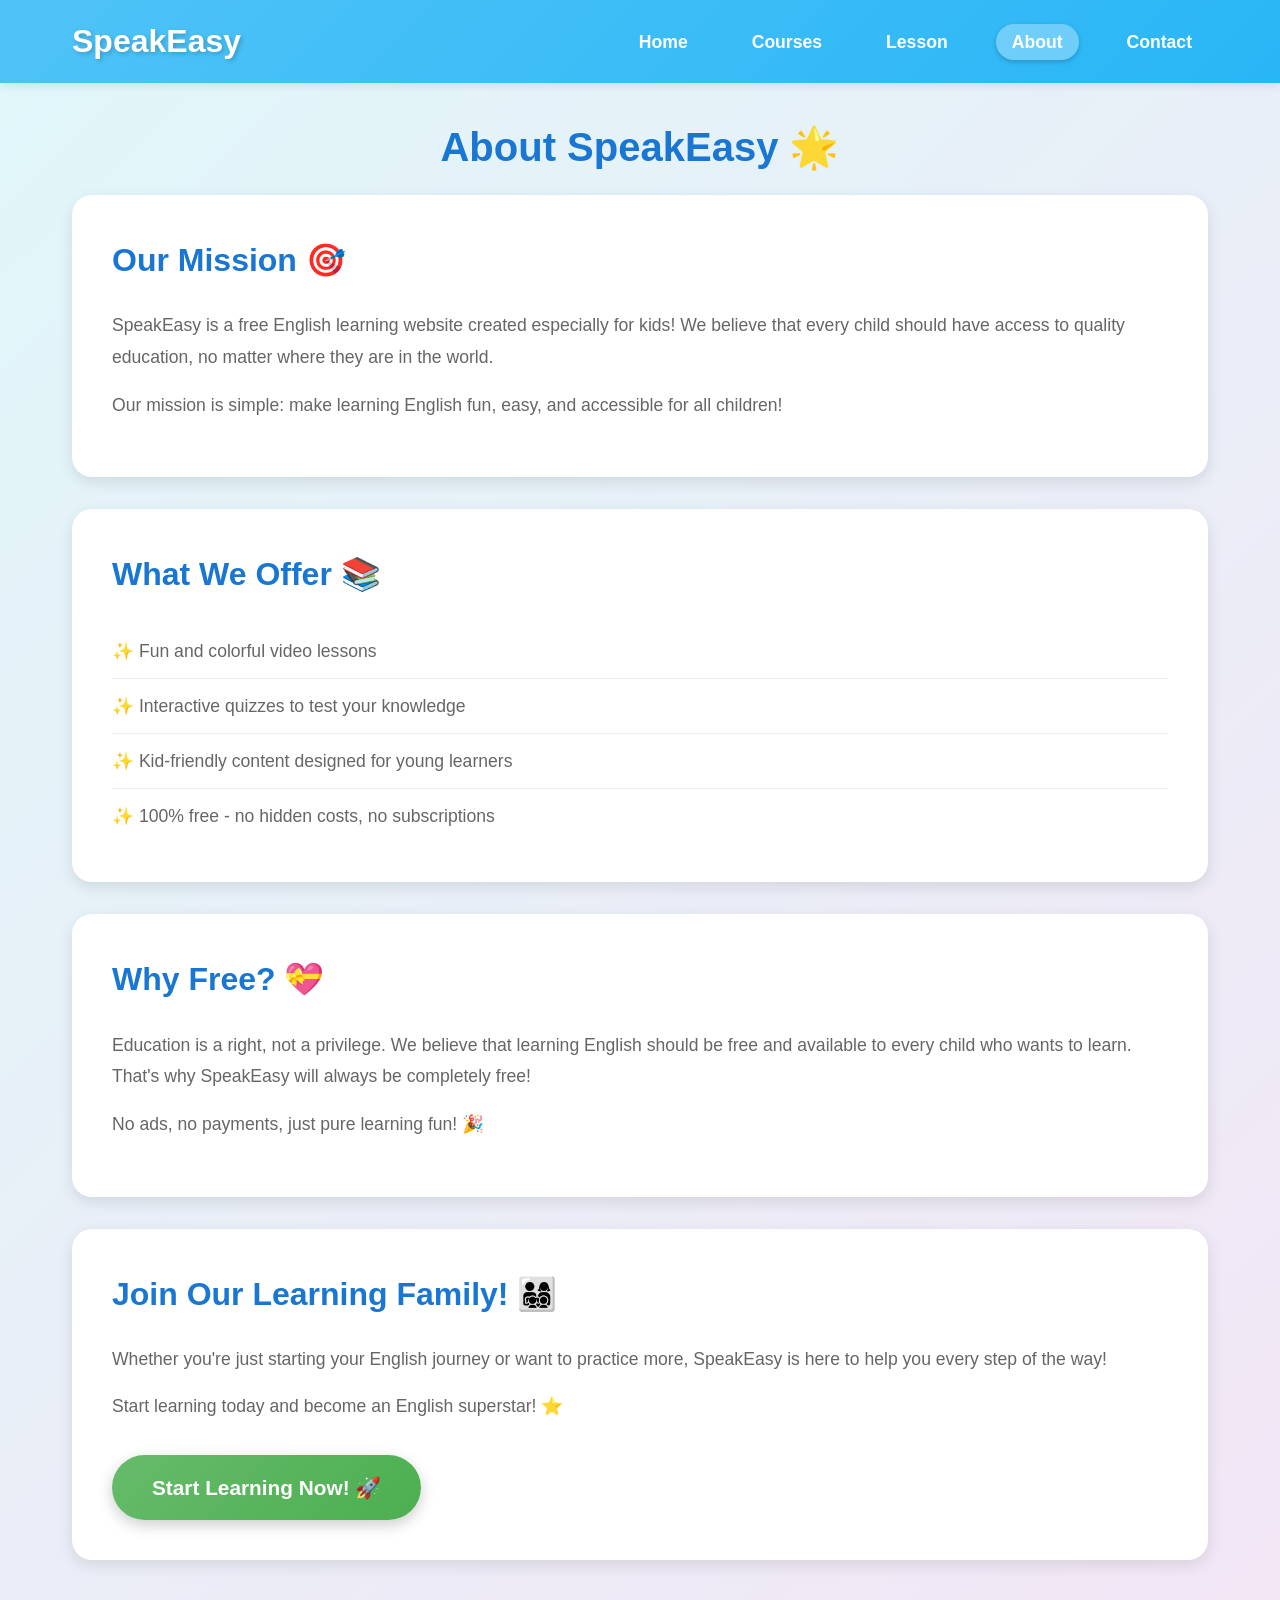
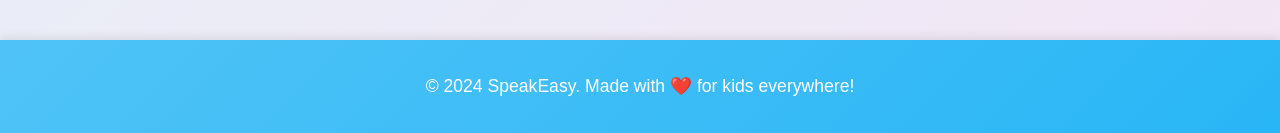
==== about.html @ 59dd8d92 "Add files via upload" ====
<!DOCTYPE html>
<html lang="en">
<head>
    <meta charset="UTF-8">
    <meta name="viewport" content="width=device-width, initial-scale=1.0">
    <title>About - SpeakEasy</title>
    <link rel="stylesheet" href="style.css">
</head>
<body>
    <!-- Navigation Bar -->
    <nav class="navbar">
        <div class="nav-container">
            <div class="logo">SpeakEasy</div>
            <button class="menu-toggle" id="menuToggle" aria-label="Toggle menu">
                <span></span>
                <span></span>
                <span></span>
            </button>
            <ul class="nav-menu" id="navMenu">
                <li><a href="index.html">Home</a></li>
                <li><a href="courses.html">Courses</a></li>
                <li><a href="lessons.html">Lesson</a></li>
                <li><a href="about.html" class="active">About</a></li>
                <li><a href="contact.html">Contact</a></li>
            </ul>
        </div>
    </nav>

    <!-- Main Content -->
    <main class="main-content">
        <section class="about-section">
            <h1 class="section-title">About SpeakEasy 🌟</h1>
            
            <div class="about-content">
                <div class="about-card">
                    <h2>Our Mission 🎯</h2>
                    <p>SpeakEasy is a free English learning website created especially for kids! We believe that every child should have access to quality education, no matter where they are in the world.</p>
                    <p>Our mission is simple: make learning English fun, easy, and accessible for all children!</p>
                </div>

                <div class="about-card">
                    <h2>What We Offer 📚</h2>
                    <ul class="about-list">
                        <li>✨ Fun and colorful video lessons</li>
                        <li>✨ Interactive quizzes to test your knowledge</li>
                        <li>✨ Kid-friendly content designed for young learners</li>
                        <li>✨ 100% free - no hidden costs, no subscriptions</li>
                    </ul>
                </div>

                <div class="about-card">
                    <h2>Why Free? 💝</h2>
                    <p>Education is a right, not a privilege. We believe that learning English should be free and available to every child who wants to learn. That's why SpeakEasy will always be completely free!</p>
                    <p>No ads, no payments, just pure learning fun! 🎉</p>
                </div>

                <div class="about-card">
                    <h2>Join Our Learning Family! 👨‍👩‍👧‍👦</h2>
                    <p>Whether you're just starting your English journey or want to practice more, SpeakEasy is here to help you every step of the way!</p>
                    <p>Start learning today and become an English superstar! ⭐</p>
                    <a href="courses.html" class="cta-button">Start Learning Now! 🚀</a>
                </div>
            </div>
        </section>
    </main>

    <!-- Footer -->
    <footer class="footer">
        <p>&copy; 2024 SpeakEasy. Made with ❤️ for kids everywhere!</p>
    </footer>

    <script src="script.js"></script>
</body>
</html>
---- style.css ----
/* ============================================
   SpeakEasy - Child-Friendly English Learning
   Stylesheet
   ============================================ */

/* Reset and Base Styles */
* {
    margin: 0;
    padding: 0;
    box-sizing: border-box;
}

body {
    font-family: 'Comic Sans MS', 'Arial', sans-serif;
    line-height: 1.6;
    color: #333;
    background: linear-gradient(135deg, #e0f7fa 0%, #f3e5f5 100%);
    min-height: 100vh;
    display: flex;
    flex-direction: column;
}

/* ============================================
   Navigation Bar
   ============================================ */

.navbar {
    background: linear-gradient(135deg, #4fc3f7 0%, #29b6f6 100%);
    padding: 1rem 0;
    box-shadow: 0 2px 10px rgba(0, 0, 0, 0.1);
    position: sticky;
    top: 0;
    z-index: 1000;
}

.nav-container {
    max-width: 1200px;
    margin: 0 auto;
    padding: 0 2rem;
    display: flex;
    justify-content: space-between;
    align-items: center;
}

.logo {
    font-size: 2rem;
    font-weight: bold;
    color: #fff;
    text-shadow: 2px 2px 4px rgba(0, 0, 0, 0.2);
}

.nav-menu {
    display: flex;
    list-style: none;
    gap: 2rem;
}

.nav-menu a {
    color: #fff;
    text-decoration: none;
    font-size: 1.1rem;
    font-weight: 600;
    padding: 0.5rem 1rem;
    border-radius: 20px;
    transition: all 0.3s ease;
}

.nav-menu a:hover {
    background: rgba(255, 255, 255, 0.2);
    transform: translateY(-2px);
}

.nav-menu a.active {
    background: rgba(255, 255, 255, 0.3);
    box-shadow: 0 2px 5px rgba(0, 0, 0, 0.2);
}

/* Hamburger Menu Toggle (Mobile) */
.menu-toggle {
    display: none;
    flex-direction: column;
    background: transparent;
    border: none;
    cursor: pointer;
    padding: 0.5rem;
    gap: 5px;
}

.menu-toggle span {
    width: 25px;
    height: 3px;
    background: #fff;
    border-radius: 3px;
    transition: all 0.3s ease;
}

/* ============================================
   Main Content
   ============================================ */

.main-content {
    flex: 1;
    max-width: 1200px;
    margin: 0 auto;
    padding: 2rem;
    width: 100%;
}

/* ============================================
   Home Page - Hero Section
   ============================================ */

.hero {
    text-align: center;
    padding: 3rem 1rem;
    background: linear-gradient(135deg, #fff9c4 0%, #ffe0b2 100%);
    border-radius: 30px;
    margin-bottom: 3rem;
    box-shadow: 0 10px 30px rgba(0, 0, 0, 0.1);
}

.hero-title {
    font-size: 3rem;
    color: #1976d2;
    margin-bottom: 1rem;
    text-shadow: 2px 2px 4px rgba(0, 0, 0, 0.1);
}

.hero-subtitle {
    font-size: 1.8rem;
    color: #f57c00;
    margin-bottom: 2rem;
    font-weight: bold;
}

.hero-description {
    max-width: 800px;
    margin: 0 auto 2rem;
    font-size: 1.2rem;
    color: #555;
    line-height: 1.8;
}

.hero-description p {
    margin-bottom: 1rem;
}

.cta-button {
    display: inline-block;
    background: linear-gradient(135deg, #66bb6a 0%, #4caf50 100%);
    color: #fff;
    padding: 1rem 2.5rem;
    font-size: 1.3rem;
    font-weight: bold;
    text-decoration: none;
    border-radius: 50px;
    box-shadow: 0 5px 15px rgba(0, 0, 0, 0.2);
    transition: all 0.3s ease;
    margin-top: 1rem;
}

.cta-button:hover {
    transform: translateY(-3px);
    box-shadow: 0 8px 20px rgba(0, 0, 0, 0.3);
    background: linear-gradient(135deg, #4caf50 0%, #66bb6a 100%);
}

/* Floating Shapes Animation */
.hero-illustration {
    margin-top: 2rem;
    position: relative;
    height: 150px;
}

.floating-shapes {
    position: relative;
    width: 100%;
    height: 100%;
}

.shape {
    position: absolute;
    font-size: 3rem;
    animation: float 3s ease-in-out infinite;
}

.shape-1 {
    left: 10%;
    animation-delay: 0s;
}

.shape-2 {
    left: 30%;
    animation-delay: 0.5s;
}

.shape-3 {
    left: 50%;
    animation-delay: 1s;
}

.shape-4 {
    left: 70%;
    animation-delay: 1.5s;
}

@keyframes float {
    0%, 100% {
        transform: translateY(0);
    }
    50% {
        transform: translateY(-20px);
    }
}

/* ============================================
   Features Section
   ============================================ */

.features {
    margin-bottom: 3rem;
}

.features h2 {
    text-align: center;
    font-size: 2.5rem;
    color: #1976d2;
    margin-bottom: 2rem;
}

.features-grid {
    display: grid;
    grid-template-columns: repeat(auto-fit, minmax(250px, 1fr));
    gap: 2rem;
    margin-top: 2rem;
}

.feature-card {
    background: #fff;
    padding: 2rem;
    border-radius: 20px;
    text-align: center;
    box-shadow: 0 5px 15px rgba(0, 0, 0, 0.1);
    transition: all 0.3s ease;
}

.feature-card:hover {
    transform: translateY(-5px);
    box-shadow: 0 10px 25px rgba(0, 0, 0, 0.15);
}

.feature-icon {
    font-size: 4rem;
    margin-bottom: 1rem;
}

.feature-card h3 {
    color: #1976d2;
    margin-bottom: 1rem;
    font-size: 1.5rem;
}

.feature-card p {
    color: #666;
    font-size: 1.1rem;
}

/* ============================================
   Courses Section
   ============================================ */

.section-title {
    text-align: center;
    font-size: 2.5rem;
    color: #1976d2;
    margin-bottom: 1rem;
}

.section-intro {
    text-align: center;
    font-size: 1.2rem;
    color: #666;
    margin-bottom: 3rem;
}

.courses-section {
    margin-bottom: 4rem;
}

.videos-grid {
    display: grid;
    grid-template-columns: repeat(auto-fit, minmax(300px, 1fr));
    gap: 2rem;
    margin-bottom: 3rem;
}

.video-card {
    background: #fff;
    border-radius: 20px;
    overflow: hidden;
    box-shadow: 0 5px 15px rgba(0, 0, 0, 0.1);
    transition: all 0.3s ease;
}

.video-card:hover {
    transform: translateY(-5px);
    box-shadow: 0 10px 25px rgba(0, 0, 0, 0.15);
}

.video-wrapper {
    position: relative;
    padding-bottom: 56.25%; /* 16:9 Aspect Ratio */
    height: 0;
    overflow: hidden;
}

.video-wrapper iframe {
    position: absolute;
    top: 0;
    left: 0;
    width: 100%;
    height: 100%;
}

.video-info {
    padding: 1.5rem;
}

.video-info h3 {
    color: #1976d2;
    margin-bottom: 0.5rem;
    font-size: 1.3rem;
}

.video-info p {
    color: #666;
    font-size: 1rem;
}

/* ============================================
   Quiz Section
   ============================================ */

.quiz-section {
    background: linear-gradient(135deg, #fff9c4 0%, #ffe0b2 100%);
    padding: 3rem 2rem;
    border-radius: 30px;
    margin-bottom: 3rem;
    box-shadow: 0 10px 30px rgba(0, 0, 0, 0.1);
}

.quiz-container {
    max-width: 800px;
    margin: 0 auto;
}

.question-card {
    background: #fff;
    padding: 2rem;
    border-radius: 20px;
    margin-bottom: 1.5rem;
    box-shadow: 0 3px 10px rgba(0, 0, 0, 0.1);
}

.question-text {
    color: #1976d2;
    margin-bottom: 1.5rem;
    font-size: 1.3rem;
}

.options {
    display: flex;
    flex-direction: column;
    gap: 1rem;
}

.options label {
    display: flex;
    align-items: center;
    padding: 1rem;
    background: #f5f5f5;
    border-radius: 10px;
    cursor: pointer;
    transition: all 0.3s ease;
    font-size: 1.1rem;
}

.options label:hover {
    background: #e3f2fd;
    transform: translateX(5px);
}

.options input[type="radio"] {
    margin-right: 1rem;
    width: 20px;
    height: 20px;
    cursor: pointer;
}

.submit-btn {
    display: block;
    width: 100%;
    max-width: 400px;
    margin: 2rem auto;
    padding: 1.2rem;
    background: linear-gradient(135deg, #66bb6a 0%, #4caf50 100%);
    color: #fff;
    font-size: 1.3rem;
    font-weight: bold;
    border: none;
    border-radius: 50px;
    cursor: pointer;
    box-shadow: 0 5px 15px rgba(0, 0, 0, 0.2);
    transition: all 0.3s ease;
}

.submit-btn:hover {
    transform: translateY(-3px);
    box-shadow: 0 8px 20px rgba(0, 0, 0, 0.3);
}

.quiz-results {
    background: #fff;
    padding: 2rem;
    border-radius: 20px;
    text-align: center;
    margin-top: 2rem;
    box-shadow: 0 5px 15px rgba(0, 0, 0, 0.1);
}

.quiz-results.hidden {
    display: none;
}

.quiz-results h3 {
    color: #1976d2;
    font-size: 2rem;
    margin-bottom: 1rem;
}

.quiz-results .score {
    font-size: 3rem;
    font-weight: bold;
    color: #4caf50;
    margin: 1rem 0;
}

.quiz-results .message {
    font-size: 1.2rem;
    color: #666;
    margin-top: 1rem;
}

/* ============================================
   About Section
   ============================================ */

.about-section {
    margin-bottom: 3rem;
}

.about-content {
    display: flex;
    flex-direction: column;
    gap: 2rem;
}

.about-card {
    background: #fff;
    padding: 2.5rem;
    border-radius: 20px;
    box-shadow: 0 5px 15px rgba(0, 0, 0, 0.1);
}

.about-card h2 {
    color: #1976d2;
    margin-bottom: 1.5rem;
    font-size: 2rem;
}

.about-card p {
    color: #666;
    font-size: 1.1rem;
    line-height: 1.8;
    margin-bottom: 1rem;
}

.about-list {
    list-style: none;
    padding-left: 0;
}

.about-list li {
    color: #666;
    font-size: 1.1rem;
    padding: 0.8rem 0;
    border-bottom: 1px solid #eee;
}

.about-list li:last-child {
    border-bottom: none;
}

/* ============================================
   Contact Section
   ============================================ */

.contact-section {
    margin-bottom: 3rem;
}

.contact-content {
    display: flex;
    flex-direction: column;
    gap: 2rem;
}

.contact-card {
    background: #fff;
    padding: 2.5rem;
    border-radius: 20px;
    box-shadow: 0 5px 15px rgba(0, 0, 0, 0.1);
    text-align: center;
}

.contact-icon {
    font-size: 4rem;
    margin-bottom: 1rem;
}

.contact-card h2 {
    color: #1976d2;
    margin-bottom: 1.5rem;
    font-size: 2rem;
}

.contact-card p {
    color: #666;
    font-size: 1.1rem;
    line-height: 1.8;
    margin-bottom: 1rem;
}

.email-info {
    margin: 2rem 0;
    padding: 1.5rem;
    background: #f5f5f5;
    border-radius: 15px;
}

.email-label {
    color: #666;
    font-size: 1.1rem;
    margin-bottom: 0.5rem;
}

.email-link {
    display: inline-block;
    color: #1976d2;
    font-size: 1.5rem;
    font-weight: bold;
    text-decoration: none;
    padding: 0.5rem 1rem;
    border-radius: 10px;
    transition: all 0.3s ease;
}

.email-link:hover {
    background: #e3f2fd;
    transform: scale(1.05);
}

.contact-note {
    margin-top: 2rem;
    padding: 1rem;
    background: #fff9c4;
    border-radius: 10px;
    border-left: 4px solid #f57c00;
}

.contact-note p {
    color: #555;
    font-size: 1rem;
}

/* ============================================
   Footer
   ============================================ */

.footer {
    background: linear-gradient(135deg, #4fc3f7 0%, #29b6f6 100%);
    color: #fff;
    text-align: center;
    padding: 2rem;
    margin-top: auto;
    box-shadow: 0 -2px 10px rgba(0, 0, 0, 0.1);
}

.footer p {
    font-size: 1.1rem;
}

/* ============================================
   Responsive Design - Mobile First
   ============================================ */

/* Mobile Devices (below 768px) */
@media (max-width: 768px) {
    /* Navigation */
    .menu-toggle {
        display: flex;
    }

    .nav-menu {
        position: absolute;
        top: 100%;
        left: 0;
        width: 100%;
        background: linear-gradient(135deg, #4fc3f7 0%, #29b6f6 100%);
        flex-direction: column;
        padding: 1rem 0;
        box-shadow: 0 5px 10px rgba(0, 0, 0, 0.2);
        transform: translateY(-100%);
        opacity: 0;
        visibility: hidden;
        transition: all 0.3s ease;
        gap: 0;
    }

    .nav-menu.active {
        transform: translateY(0);
        opacity: 1;
        visibility: visible;
    }

    .nav-menu li {
        width: 100%;
    }

    .nav-menu a {
        display: block;
        padding: 1rem 2rem;
        border-radius: 0;
    }

    /* Main Content */
    .main-content {
        padding: 1rem;
    }

    /* Hero Section */
    .hero-title {
        font-size: 2rem;
    }

    .hero-subtitle {
        font-size: 1.4rem;
    }

    .hero-description {
        font-size: 1rem;
    }

    .cta-button {
        font-size: 1.1rem;
        padding: 0.8rem 2rem;
    }

    /* Features Grid */
    .features-grid {
        grid-template-columns: 1fr;
    }

    /* Videos Grid */
    .videos-grid {
        grid-template-columns: 1fr;
    }

    /* Quiz Section */
    .quiz-section {
        padding: 2rem 1rem;
    }

    .question-card {
        padding: 1.5rem;
    }

    .question-text {
        font-size: 1.1rem;
    }

    /* Section Titles */
    .section-title {
        font-size: 2rem;
    }

    .section-intro {
        font-size: 1rem;
    }

    /* About & Contact Cards */
    .about-card,
    .contact-card {
        padding: 1.5rem;
    }

    .about-card h2,
    .contact-card h2 {
        font-size: 1.5rem;
    }
}

/* Small Mobile Devices (below 480px) */
@media (max-width: 480px) {
    .logo {
        font-size: 1.5rem;
    }

    .hero-title {
        font-size: 1.5rem;
    }

    .hero-subtitle {
        font-size: 1.2rem;
    }

    .section-title {
        font-size: 1.5rem;
    }

    .video-info h3 {
        font-size: 1.1rem;
    }
}

/* ============================================
   Video Card Links (Clickable Cards)
   ============================================ */

.video-card-link {
    text-decoration: none;
    color: inherit;
    display: block;
}

.video-card-link:hover .video-card {
    transform: translateY(-5px);
    box-shadow: 0 10px 25px rgba(0, 0, 0, 0.15);
}

.video-card-link .video-wrapper iframe {
    pointer-events: none;
}

/* ============================================
   Video Lesson Page
   ============================================ */

.video-lesson-section {
    margin-bottom: 3rem;
}

.back-button {
    display: inline-block;
    padding: 0.8rem 1.5rem;
    background: linear-gradient(135deg, #4fc3f7 0%, #29b6f6 100%);
    color: #fff;
    text-decoration: none;
    border-radius: 25px;
    font-weight: bold;
    font-size: 1rem;
    margin-bottom: 2rem;
    transition: all 0.3s ease;
    box-shadow: 0 3px 10px rgba(0, 0, 0, 0.1);
}

.back-button:hover {
    transform: translateX(-5px);
    box-shadow: 0 5px 15px rgba(0, 0, 0, 0.2);
}

.video-player-container {
    background: #fff;
    padding: 2rem;
    border-radius: 20px;
    box-shadow: 0 5px 15px rgba(0, 0, 0, 0.1);
    margin-bottom: 3rem;
}

.lesson-title {
    color: #1976d2;
    font-size: 2rem;
    margin-bottom: 1rem;
    text-align: center;
}

.lesson-description {
    color: #666;
    font-size: 1.2rem;
    text-align: center;
    margin-bottom: 2rem;
}

.video-player-wrapper {
    max-width: 900px;
    margin: 0 auto;
}

.video-player-wrapper .video-wrapper {
    position: relative;
    padding-bottom: 56.25%; /* 16:9 Aspect Ratio */
    height: 0;
    overflow: hidden;
    border-radius: 15px;
    box-shadow: 0 5px 20px rgba(0, 0, 0, 0.2);
}

.video-player-wrapper .video-wrapper iframe {
    position: absolute;
    top: 0;
    left: 0;
    width: 100%;
    height: 100%;
}

/* Video Quiz Section */
.video-quiz-section {
    background: linear-gradient(135deg, #fff9c4 0%, #ffe0b2 100%);
    padding: 3rem 2rem;
    border-radius: 30px;
    margin-bottom: 3rem;
    box-shadow: 0 10px 30px rgba(0, 0, 0, 0.1);
}

.video-quizzes-container {
    display: flex;
    flex-direction: column;
    gap: 2rem;
    margin-top: 2rem;
}

.video-quiz-card {
    background: #fff;
    padding: 2rem;
    border-radius: 20px;
    box-shadow: 0 5px 15px rgba(0, 0, 0, 0.1);
    transition: all 0.3s ease;
}

.video-quiz-card:hover {
    transform: translateY(-3px);
    box-shadow: 0 8px 20px rgba(0, 0, 0, 0.15);
}

.video-quiz-header {
    margin-bottom: 1rem;
}

.video-quiz-number {
    background: linear-gradient(135deg, #4fc3f7 0%, #29b6f6 100%);
    color: #fff;
    padding: 0.5rem 1rem;
    border-radius: 20px;
    font-weight: bold;
    font-size: 0.9rem;
    display: inline-block;
}

.video-quiz-question {
    color: #1976d2;
    font-size: 1.3rem;
    margin-bottom: 1.5rem;
    line-height: 1.6;
}

.video-quiz-options {
    display: flex;
    flex-direction: column;
    gap: 1rem;
    margin-bottom: 1rem;
}

.video-quiz-option {
    padding: 1rem 1.5rem;
    background: #f5f5f5;
    border: 3px solid transparent;
    border-radius: 15px;
    font-size: 1.1rem;
    font-weight: 600;
    color: #333;
    cursor: pointer;
    transition: all 0.3s ease;
    text-align: left;
    font-family: 'Comic Sans MS', 'Arial', sans-serif;
    min-height: 60px;
    display: flex;
    align-items: center;
}

.video-quiz-option:hover:not(:disabled) {
    background: #e3f2fd;
    border-color: #1976d2;
    transform: translateX(5px);
    box-shadow: 0 3px 10px rgba(0, 0, 0, 0.1);
}

.video-quiz-option:disabled {
    cursor: not-allowed;
    opacity: 0.7;
}

.video-quiz-option.correct {
    background: #c8e6c9;
    border-color: #4caf50;
    color: #2e7d32;
    font-weight: bold;
}

.video-quiz-option.incorrect {
    background: #ffcdd2;
    border-color: #f44336;
    color: #c62828;
}

.video-quiz-feedback {
    padding: 1rem;
    border-radius: 10px;
    font-size: 1.1rem;
    font-weight: bold;
    text-align: center;
    min-height: 50px;
    display: flex;
    align-items: center;
    justify-content: center;
    margin-top: 1rem;
}

.video-quiz-feedback.correct-feedback {
    background: #c8e6c9;
    color: #2e7d32;
    border: 2px solid #4caf50;
}

.video-quiz-feedback.incorrect-feedback {
    background: #ffcdd2;
    color: #c62828;
    border: 2px solid #f44336;
}

/* Video Quiz Results */
.video-quiz-results {
    background: #fff;
    padding: 2.5rem;
    border-radius: 20px;
    text-align: center;
    margin-top: 2rem;
    box-shadow: 0 5px 15px rgba(0, 0, 0, 0.1);
}

.video-quiz-results.hidden {
    display: none;
}

.video-quiz-results h3 {
    color: #1976d2;
    font-size: 2rem;
    margin-bottom: 1rem;
}

.video-quiz-score {
    font-size: 3rem;
    font-weight: bold;
    color: #4caf50;
    margin: 1rem 0;
}

.video-quiz-message {
    font-size: 1.3rem;
    color: #666;
    margin-top: 1rem;
    font-weight: bold;
}

.video-quiz-actions {
    display: flex;
    gap: 1rem;
    justify-content: center;
    margin-top: 2rem;
    flex-wrap: wrap;
}

.video-quiz-retry-btn,
.video-quiz-back-btn {
    padding: 1rem 2rem;
    font-size: 1.1rem;
    font-weight: bold;
    border: none;
    border-radius: 50px;
    cursor: pointer;
    transition: all 0.3s ease;
    text-decoration: none;
    display: inline-block;
    font-family: 'Comic Sans MS', 'Arial', sans-serif;
}

.video-quiz-retry-btn {
    background: linear-gradient(135deg, #66bb6a 0%, #4caf50 100%);
    color: #fff;
    box-shadow: 0 5px 15px rgba(0, 0, 0, 0.2);
}

.video-quiz-retry-btn:hover {
    transform: translateY(-3px);
    box-shadow: 0 8px 20px rgba(0, 0, 0, 0.3);
}

.video-quiz-back-btn {
    background: linear-gradient(135deg, #4fc3f7 0%, #29b6f6 100%);
    color: #fff;
    box-shadow: 0 5px 15px rgba(0, 0, 0, 0.2);
}

.video-quiz-back-btn:hover {
    transform: translateY(-3px);
    box-shadow: 0 8px 20px rgba(0, 0, 0, 0.3);
}

/* Responsive Design for Video Lesson Page */
@media (max-width: 768px) {
    .lesson-title {
        font-size: 1.5rem;
    }

    .lesson-description {
        font-size: 1rem;
    }

    .video-player-container {
        padding: 1.5rem;
    }

    .video-quiz-section {
        padding: 2rem 1rem;
    }

    .video-quiz-card {
        padding: 1.5rem;
    }

    .video-quiz-question {
        font-size: 1.1rem;
    }

    .video-quiz-option {
        font-size: 1rem;
        padding: 0.8rem 1rem;
        min-height: 50px;
    }

    .video-quiz-actions {
        flex-direction: column;
    }

    .video-quiz-retry-btn,
    .video-quiz-back-btn {
        width: 100%;
    }
}

@media (max-width: 480px) {
    .lesson-title {
        font-size: 1.3rem;
    }

    .video-quiz-question {
        font-size: 1rem;
    }

    .video-quiz-option {
        font-size: 0.9rem;
        padding: 0.7rem;
        min-height: 45px;
    }

    .video-quiz-results {
        padding: 1.5rem;
    }

    .video-quiz-results h3 {
        font-size: 1.5rem;
    }

    .video-quiz-score {
        font-size: 2rem;
    }
}

/* ============================================
   Lessons Page - Level Tabs
   ============================================ */

.lessons-section {
    margin-bottom: 3rem;
}

.level-tabs {
    display: flex;
    justify-content: center;
    gap: 1rem;
    margin: 2rem 0;
    flex-wrap: wrap;
}

.level-tab {
    padding: 1rem 2rem;
    font-size: 1.2rem;
    font-weight: bold;
    border: none;
    border-radius: 50px;
    cursor: pointer;
    transition: all 0.3s ease;
    background: #fff;
    color: #1976d2;
    box-shadow: 0 3px 10px rgba(0, 0, 0, 0.1);
    font-family: 'Comic Sans MS', 'Arial', sans-serif;
}

.level-tab:hover {
    transform: translateY(-3px);
    box-shadow: 0 5px 15px rgba(0, 0, 0, 0.2);
}

.level-tab.active {
    background: linear-gradient(135deg, #66bb6a 0%, #4caf50 100%);
    color: #fff;
    box-shadow: 0 5px 15px rgba(76, 175, 80, 0.4);
}

/* Progress Indicator */
.progress-container {
    background: #fff;
    padding: 1.5rem;
    border-radius: 20px;
    margin: 2rem 0;
    box-shadow: 0 3px 10px rgba(0, 0, 0, 0.1);
    text-align: center;
}

.progress-info {
    display: flex;
    justify-content: center;
    align-items: center;
    gap: 2rem;
    flex-wrap: wrap;
}

.progress-info span {
    font-size: 1.3rem;
    font-weight: bold;
    color: #1976d2;
}

.stars {
    font-size: 1.5rem;
}

/* Level Content */
.level-content {
    display: none;
}

.level-content.active {
    display: block;
    animation: fadeIn 0.5s ease;
}

@keyframes fadeIn {
    from {
        opacity: 0;
        transform: translateY(10px);
    }
    to {
        opacity: 1;
        transform: translateY(0);
    }
}

/* Quizzes Container */
.quizzes-container {
    display: grid;
    grid-template-columns: repeat(auto-fit, minmax(350px, 1fr));
    gap: 2rem;
    margin-top: 2rem;
}

/* Quiz Card */
.quiz-card {
    background: #fff;
    padding: 2rem;
    border-radius: 20px;
    box-shadow: 0 5px 15px rgba(0, 0, 0, 0.1);
    transition: all 0.3s ease;
}

.quiz-card:hover {
    transform: translateY(-5px);
    box-shadow: 0 10px 25px rgba(0, 0, 0, 0.15);
}

.quiz-header {
    display: flex;
    justify-content: space-between;
    align-items: center;
    margin-bottom: 1rem;
    flex-wrap: wrap;
    gap: 0.5rem;
}

.quiz-number {
    background: linear-gradient(135deg, #4fc3f7 0%, #29b6f6 100%);
    color: #fff;
    padding: 0.5rem 1rem;
    border-radius: 20px;
    font-weight: bold;
    font-size: 0.9rem;
}

.quiz-topic {
    background: #fff9c4;
    color: #f57c00;
    padding: 0.5rem 1rem;
    border-radius: 20px;
    font-weight: bold;
    font-size: 0.9rem;
}

.quiz-question {
    color: #1976d2;
    font-size: 1.3rem;
    margin-bottom: 1.5rem;
    line-height: 1.6;
}

/* Quiz Options */
.quiz-options {
    display: flex;
    flex-direction: column;
    gap: 1rem;
    margin-bottom: 1rem;
}

.quiz-option {
    padding: 1rem 1.5rem;
    background: #f5f5f5;
    border: 3px solid transparent;
    border-radius: 15px;
    font-size: 1.1rem;
    font-weight: 600;
    color: #333;
    cursor: pointer;
    transition: all 0.3s ease;
    text-align: left;
    font-family: 'Comic Sans MS', 'Arial', sans-serif;
    min-height: 60px;
    display: flex;
    align-items: center;
}

.quiz-option:hover:not(:disabled) {
    background: #e3f2fd;
    border-color: #1976d2;
    transform: translateX(5px);
    box-shadow: 0 3px 10px rgba(0, 0, 0, 0.1);
}

.quiz-option.hover-effect {
    background: #e3f2fd;
}

.quiz-option:disabled {
    cursor: not-allowed;
    opacity: 0.7;
}

.quiz-option.correct {
    background: #c8e6c9;
    border-color: #4caf50;
    color: #2e7d32;
    font-weight: bold;
}

.quiz-option.incorrect {
    background: #ffcdd2;
    border-color: #f44336;
    color: #c62828;
}

/* Quiz Feedback */
.quiz-feedback {
    padding: 1rem;
    border-radius: 10px;
    font-size: 1.1rem;
    font-weight: bold;
    text-align: center;
    min-height: 50px;
    display: flex;
    align-items: center;
    justify-content: center;
    margin-top: 1rem;
}

.quiz-feedback.correct-feedback {
    background: #c8e6c9;
    color: #2e7d32;
    border: 2px solid #4caf50;
}

.quiz-feedback.incorrect-feedback {
    background: #ffcdd2;
    color: #c62828;
    border: 2px solid #f44336;
}

/* Responsive Design for Lessons Page */
@media (max-width: 768px) {
    .level-tabs {
        flex-direction: column;
        align-items: stretch;
    }

    .level-tab {
        width: 100%;
        padding: 1rem;
    }

    .quizzes-container {
        grid-template-columns: 1fr;
        gap: 1.5rem;
    }

    .quiz-card {
        padding: 1.5rem;
    }

    .quiz-question {
        font-size: 1.1rem;
    }

    .quiz-option {
        font-size: 1rem;
        padding: 0.8rem 1rem;
        min-height: 50px;
    }

    .progress-info {
        flex-direction: column;
        gap: 1rem;
    }

    .progress-info span {
        font-size: 1.1rem;
    }
}

@media (max-width: 480px) {
    .quiz-header {
        flex-direction: column;
        align-items: flex-start;
    }

    .quiz-number,
    .quiz-topic {
        font-size: 0.8rem;
        padding: 0.4rem 0.8rem;
    }

    .quiz-question {
        font-size: 1rem;
    }

    .quiz-option {
        font-size: 0.9rem;
        padding: 0.7rem;
        min-height: 45px;
    }
}
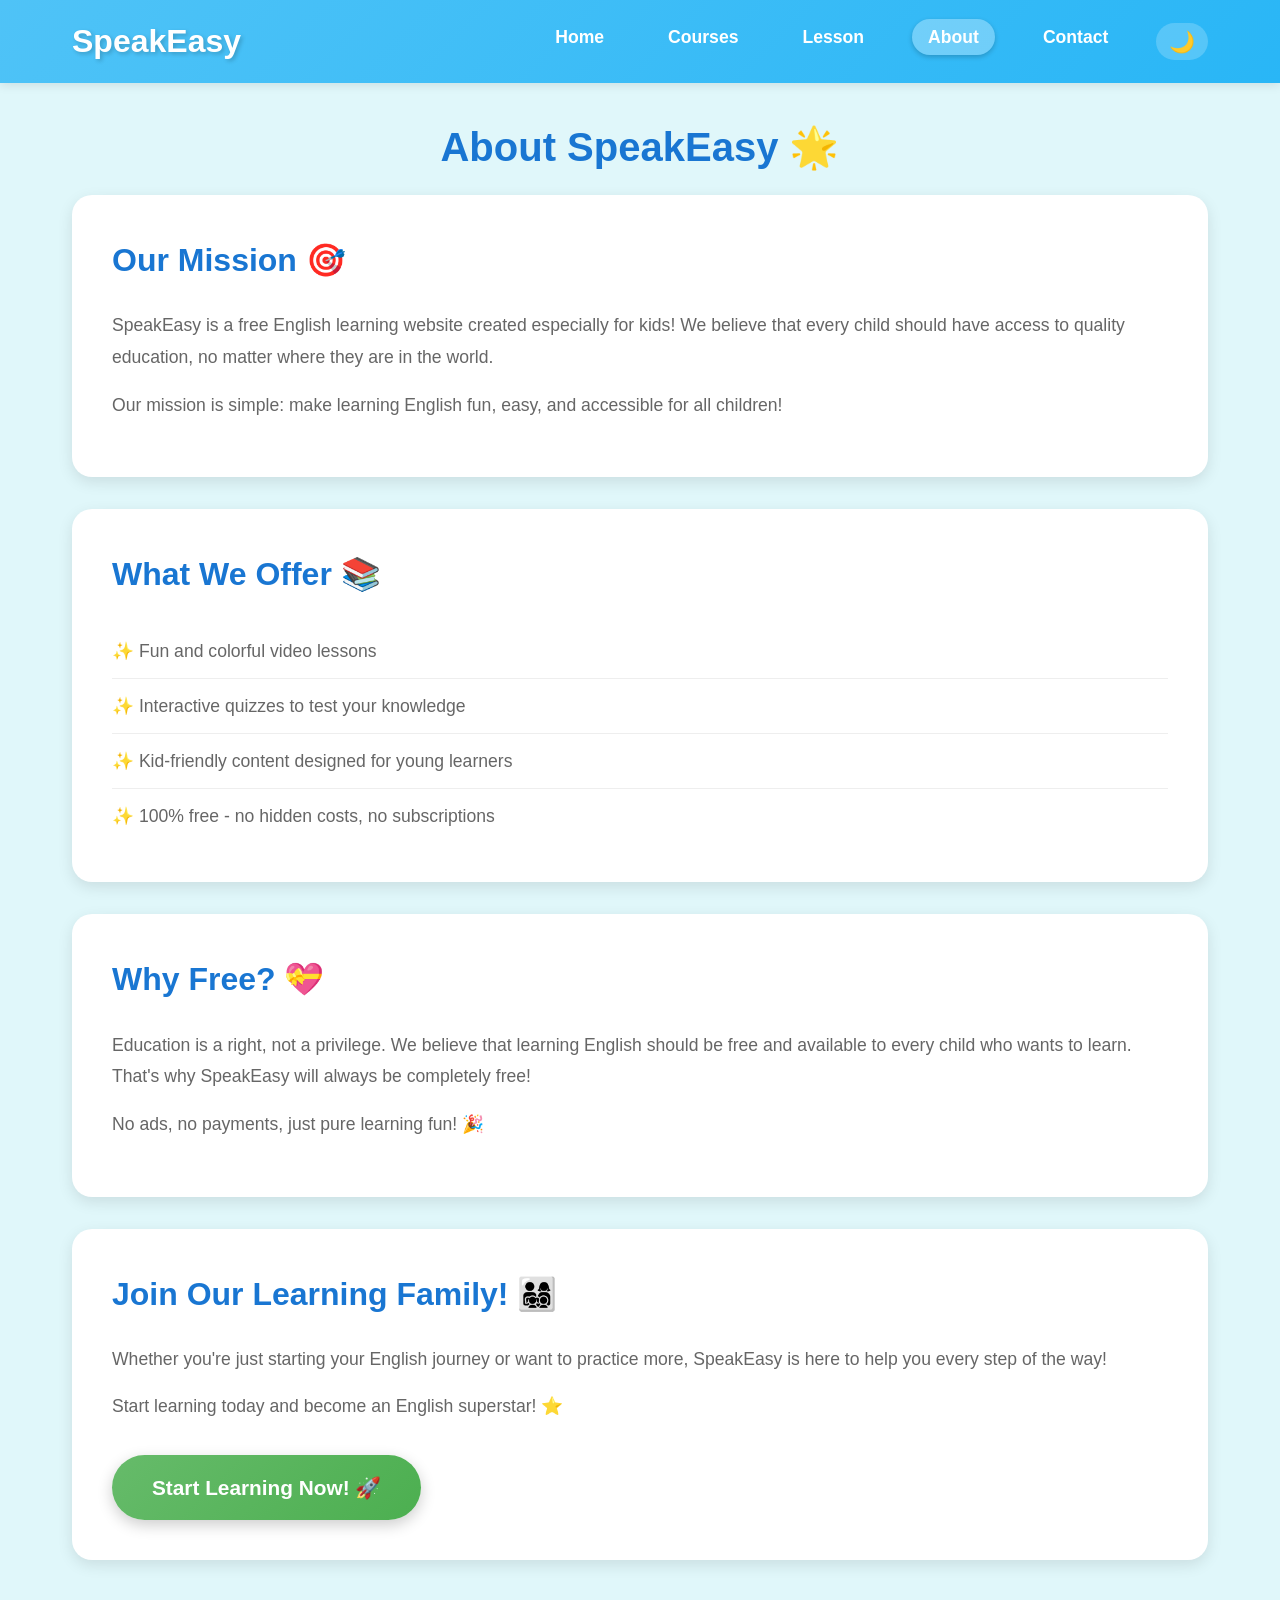
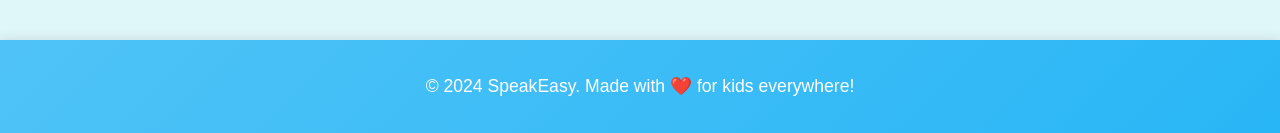
==== commit 315bb2e3: "Add files via upload" ====
--- a/about.html
+++ b/about.html
@@ -4,6 +4,15 @@
     <meta charset="UTF-8">
     <meta name="viewport" content="width=device-width, initial-scale=1.0">
     <title>About - SpeakEasy</title>
+    <script>
+  (function () {
+    const theme = localStorage.getItem("theme");
+    if (theme === "dark") {
+      document.documentElement.classList.add("dark");
+    }
+  })();
+</script>
+
     <link rel="stylesheet" href="style.css">
 </head>
 <body>
@@ -22,6 +31,8 @@
                 <li><a href="lessons.html">Lesson</a></li>
                 <li><a href="about.html" class="active">About</a></li>
                 <li><a href="contact.html">Contact</a></li>
+                <button id="themeToggle" class="theme-toggle">🌙</button>
+
             </ul>
         </div>
     </nav>
--- a/style.css
+++ b/style.css
@@ -2,6 +2,43 @@
    SpeakEasy - Child-Friendly English Learning
    Stylesheet
    ============================================ */
+
+/*theme system base style */
+:root {
+  --bg-main: #e0f7fa;
+  --bg-card: #ffffff;
+  --text-main: #333;
+  --text-muted: #666;
+  --primary: #1976d2;
+  --nav-bg: linear-gradient(135deg, #4fc3f7 0%, #29b6f6 100%);
+  --hero-bg: linear-gradient(135deg, #fff9c4 0%, #ffe0b2 100%);
+  --quiz-bg: linear-gradient(135deg, #fff9c4 0%, #ffe0b2 100%);
+}
+
+/* dark mode override */
+.dark {
+  --bg-main: #0f172a;
+  --bg-card: #1e293b;
+  --text-main: #e5e7eb;
+  --text-muted: #9ca3af;
+  --primary: #60a5fa;
+  --nav-bg: linear-gradient(135deg, #020617, #020617);
+  --hero-bg: linear-gradient(135deg, #020617, #020617);
+  --quiz-bg: linear-gradient(135deg, #020617, #020617);
+}
+/* theme toggle */
+.theme-toggle {
+  background: rgba(255,255,255,0.2);
+  border: none;
+  color: white;
+  font-size: 1.3rem;
+  padding: 0.4rem 0.8rem;
+  border-radius: 20px;
+  cursor: pointer;
+}
+
+
+
 
 /* Reset and Base Styles */
 * {
@@ -13,8 +50,8 @@
 body {
     font-family: 'Comic Sans MS', 'Arial', sans-serif;
     line-height: 1.6;
-    color: #333;
-    background: linear-gradient(135deg, #e0f7fa 0%, #f3e5f5 100%);
+    color: var(--text-main);
+    background: var(--bg-main);
     min-height: 100vh;
     display: flex;
     flex-direction: column;
@@ -25,7 +62,7 @@
    ============================================ */
 
 .navbar {
-    background: linear-gradient(135deg, #4fc3f7 0%, #29b6f6 100%);
+    background: var(--nav-bg);
     padding: 1rem 0;
     box-shadow: 0 2px 10px rgba(0, 0, 0, 0.1);
     position: sticky;
@@ -89,7 +126,8 @@
 .menu-toggle span {
     width: 25px;
     height: 3px;
-    background: #fff;
+    background: var(--bg-card);
+
     border-radius: 3px;
     transition: all 0.3s ease;
 }
@@ -113,7 +151,7 @@
 .hero {
     text-align: center;
     padding: 3rem 1rem;
-    background: linear-gradient(135deg, #fff9c4 0%, #ffe0b2 100%);
+    background: var(--hero-bg);
     border-radius: 30px;
     margin-bottom: 3rem;
     box-shadow: 0 10px 30px rgba(0, 0, 0, 0.1);
@@ -236,7 +274,8 @@
 }
 
 .feature-card {
-    background: #fff;
+    background: var(--bg-card);
+
     padding: 2rem;
     border-radius: 20px;
     text-align: center;
@@ -261,7 +300,7 @@
 }
 
 .feature-card p {
-    color: #666;
+    color: var(--text-muted);
     font-size: 1.1rem;
 }
 
@@ -279,7 +318,7 @@
 .section-intro {
     text-align: center;
     font-size: 1.2rem;
-    color: #666;
+    color: var(--text-muted);
     margin-bottom: 3rem;
 }
 
@@ -295,7 +334,8 @@
 }
 
 .video-card {
-    background: #fff;
+    background: var(--bg-card);
+
     border-radius: 20px;
     overflow: hidden;
     box-shadow: 0 5px 15px rgba(0, 0, 0, 0.1);
@@ -322,6 +362,18 @@
     height: 100%;
 }
 
+.video-wrapper img,
+.video-wrapper video {
+    position: absolute;
+    top: 0;
+    left: 0;
+    width: 100%;
+    height: 100%;
+    object-fit: cover;
+}
+
+
+
 .video-info {
     padding: 1.5rem;
 }
@@ -333,7 +385,7 @@
 }
 
 .video-info p {
-    color: #666;
+    color: var(--text-muted);
     font-size: 1rem;
 }
 
@@ -342,7 +394,7 @@
    ============================================ */
 
 .quiz-section {
-    background: linear-gradient(135deg, #fff9c4 0%, #ffe0b2 100%);
+    background: var(--quiz-bg);
     padding: 3rem 2rem;
     border-radius: 30px;
     margin-bottom: 3rem;
@@ -355,7 +407,8 @@
 }
 
 .question-card {
-    background: #fff;
+    background: var(--bg-card);
+
     padding: 2rem;
     border-radius: 20px;
     margin-bottom: 1.5rem;
@@ -420,7 +473,8 @@
 }
 
 .quiz-results {
-    background: #fff;
+    background: var(--bg-card);
+
     padding: 2rem;
     border-radius: 20px;
     text-align: center;
@@ -447,7 +501,7 @@
 
 .quiz-results .message {
     font-size: 1.2rem;
-    color: #666;
+    color: var(--text-muted);
     margin-top: 1rem;
 }
 
@@ -466,7 +520,8 @@
 }
 
 .about-card {
-    background: #fff;
+    background: var(--bg-card);
+
     padding: 2.5rem;
     border-radius: 20px;
     box-shadow: 0 5px 15px rgba(0, 0, 0, 0.1);
@@ -479,7 +534,7 @@
 }
 
 .about-card p {
-    color: #666;
+    color: var(--text-muted);
     font-size: 1.1rem;
     line-height: 1.8;
     margin-bottom: 1rem;
@@ -491,7 +546,7 @@
 }
 
 .about-list li {
-    color: #666;
+    color: var(--text-muted);
     font-size: 1.1rem;
     padding: 0.8rem 0;
     border-bottom: 1px solid #eee;
@@ -516,7 +571,8 @@
 }
 
 .contact-card {
-    background: #fff;
+    background: var(--bg-card);
+
     padding: 2.5rem;
     border-radius: 20px;
     box-shadow: 0 5px 15px rgba(0, 0, 0, 0.1);
@@ -535,7 +591,7 @@
 }
 
 .contact-card p {
-    color: #666;
+    color: var(--text-muted);
     font-size: 1.1rem;
     line-height: 1.8;
     margin-bottom: 1rem;
@@ -549,7 +605,7 @@
 }
 
 .email-label {
-    color: #666;
+    color: var(--text-muted);
     font-size: 1.1rem;
     margin-bottom: 0.5rem;
 }
@@ -780,7 +836,8 @@
 }
 
 .video-player-container {
-    background: #fff;
+    background: var(--bg-card);
+
     padding: 2rem;
     border-radius: 20px;
     box-shadow: 0 5px 15px rgba(0, 0, 0, 0.1);
@@ -795,7 +852,7 @@
 }
 
 .lesson-description {
-    color: #666;
+    color: var(--text-muted);
     font-size: 1.2rem;
     text-align: center;
     margin-bottom: 2rem;
@@ -825,7 +882,7 @@
 
 /* Video Quiz Section */
 .video-quiz-section {
-    background: linear-gradient(135deg, #fff9c4 0%, #ffe0b2 100%);
+    background: var(--quiz-bg);
     padding: 3rem 2rem;
     border-radius: 30px;
     margin-bottom: 3rem;
@@ -840,7 +897,8 @@
 }
 
 .video-quiz-card {
-    background: #fff;
+    background: var(--bg-card);
+
     padding: 2rem;
     border-radius: 20px;
     box-shadow: 0 5px 15px rgba(0, 0, 0, 0.1);
@@ -887,7 +945,7 @@
     border-radius: 15px;
     font-size: 1.1rem;
     font-weight: 600;
-    color: #333;
+    color: var(--text-main);
     cursor: pointer;
     transition: all 0.3s ease;
     text-align: left;
@@ -949,7 +1007,8 @@
 
 /* Video Quiz Results */
 .video-quiz-results {
-    background: #fff;
+    background: var(--bg-card);
+
     padding: 2.5rem;
     border-radius: 20px;
     text-align: center;
@@ -976,7 +1035,7 @@
 
 .video-quiz-message {
     font-size: 1.3rem;
-    color: #666;
+    color: var(--text-muted);
     margin-top: 1rem;
     font-weight: bold;
 }
@@ -1119,8 +1178,9 @@
     border-radius: 50px;
     cursor: pointer;
     transition: all 0.3s ease;
-    background: #fff;
-    color: #1976d2;
+    background: var(--bg-card);
+
+    color: var(--primary);
     box-shadow: 0 3px 10px rgba(0, 0, 0, 0.1);
     font-family: 'Comic Sans MS', 'Arial', sans-serif;
 }
@@ -1138,7 +1198,8 @@
 
 /* Progress Indicator */
 .progress-container {
-    background: #fff;
+    background: var(--bg-card);
+
     padding: 1.5rem;
     border-radius: 20px;
     margin: 2rem 0;
@@ -1195,7 +1256,8 @@
 
 /* Quiz Card */
 .quiz-card {
-    background: #fff;
+    background: var(--bg-card);
+
     padding: 2rem;
     border-radius: 20px;
     box-shadow: 0 5px 15px rgba(0, 0, 0, 0.1);
@@ -1256,7 +1318,7 @@
     border-radius: 15px;
     font-size: 1.1rem;
     font-weight: 600;
-    color: #333;
+    color: var(--text-main);
     cursor: pointer;
     transition: all 0.3s ease;
     text-align: left;
@@ -1386,5 +1448,41 @@
 }
 
 
-
-
+.lesson-navigation {
+    display: flex;
+    justify-content: space-between;
+    margin-top: 3rem;
+}
+
+.lesson-nav-btn {
+    padding: 1rem 2rem;
+    background: linear-gradient(135deg, #66bb6a 0%, #4caf50 100%);
+    color: white;
+    text-decoration: none;
+    border-radius: 30px;
+    font-weight: bold;
+    box-shadow: 0 5px 15px rgba(0,0,0,0.2);
+    transition: all 0.3s ease;
+}
+
+.lesson-nav-btn:hover {
+    transform: translateY(-3px);
+    box-shadow: 0 8px 20px rgba(0,0,0,0.3);
+}
+
+
+/* Mobile: smaller lesson navigation buttons */
+@media (max-width: 600px) {
+    .lesson-navigation {
+        gap: 1rem;
+    }
+
+    .lesson-nav-btn {
+        flex: 1;
+        text-align: center;
+        padding: 0.7rem 1rem;
+        font-size: 0.9rem;
+        border-radius: 18px;
+    }
+}
+
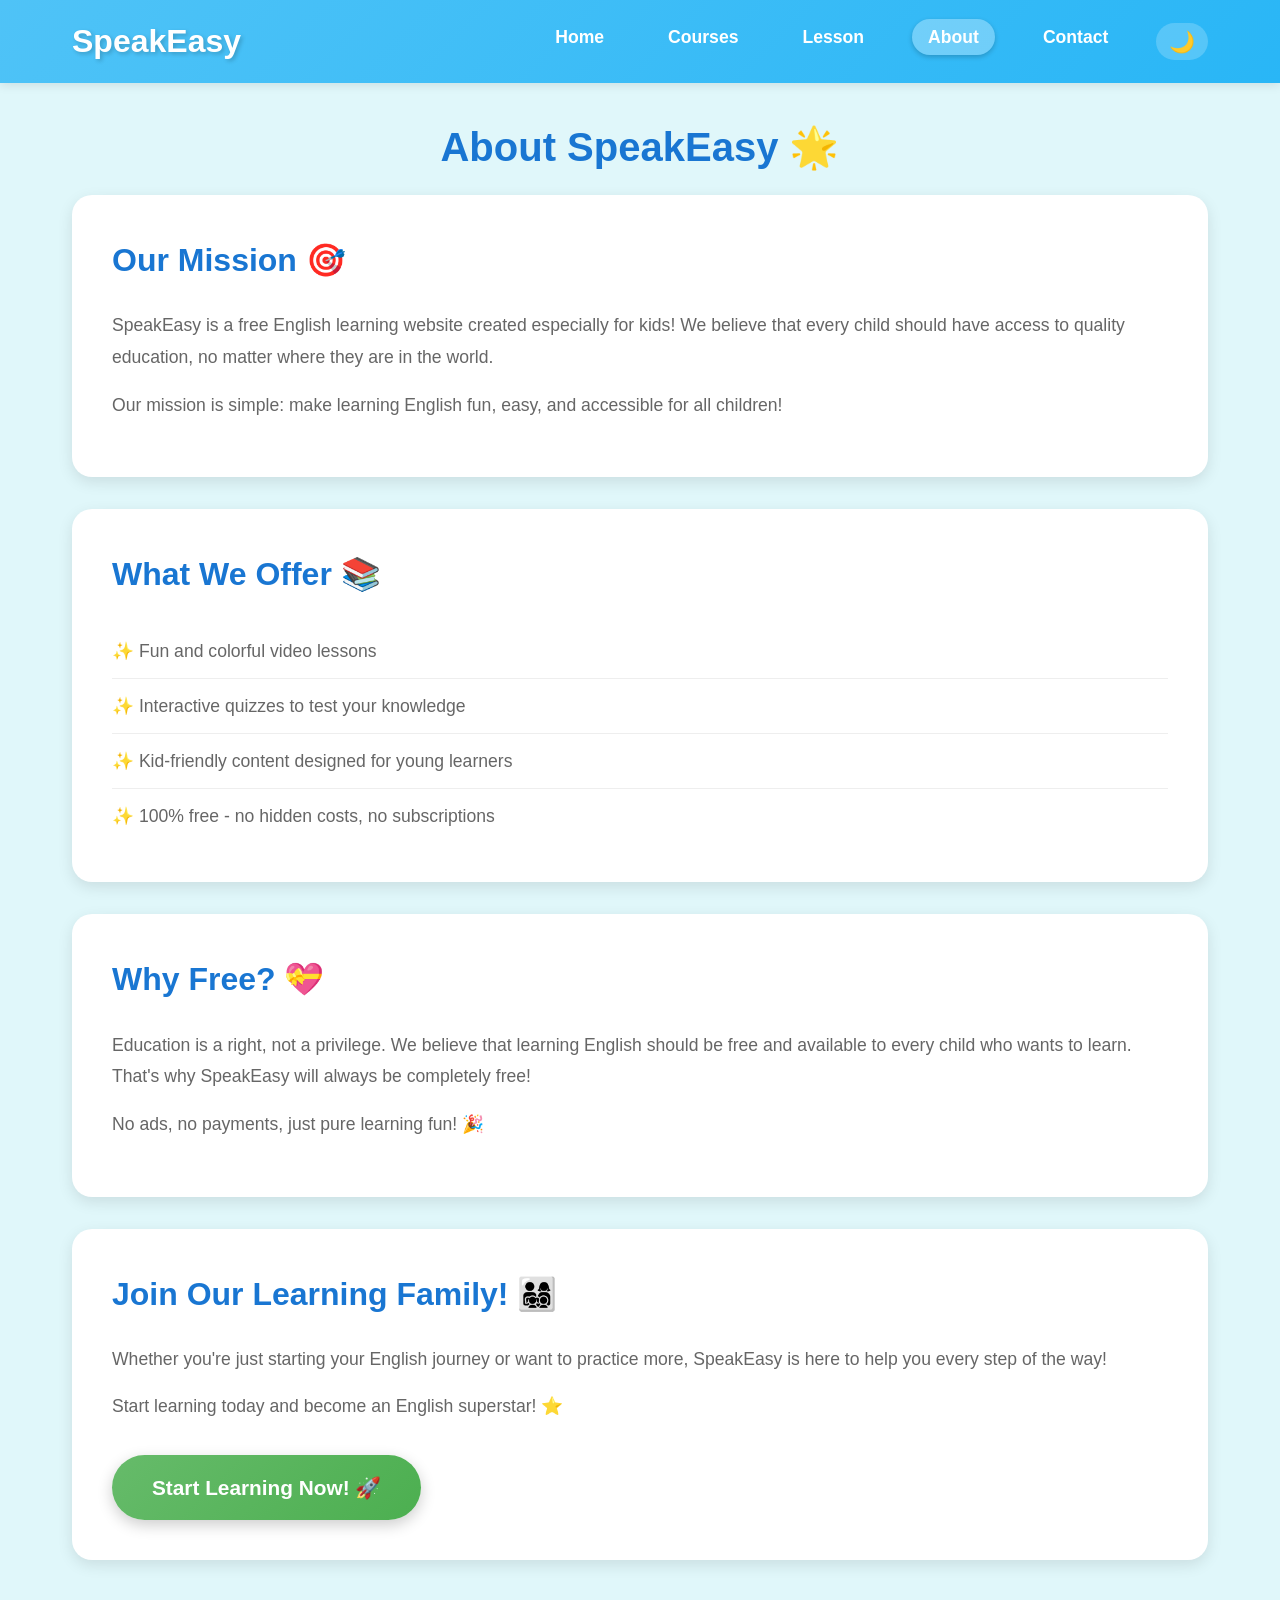
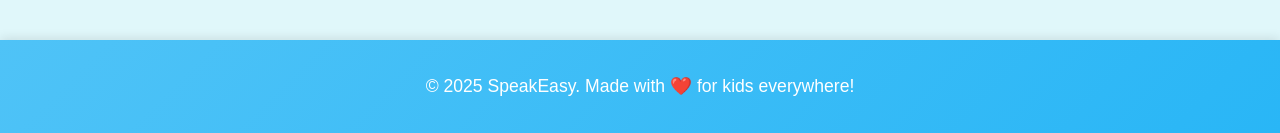
==== commit 3ebf662f: "Update copyright year in about.html Updated copyright year in footer from 2024 to 2025." ====
--- a/about.html
+++ b/about.html
@@ -77,7 +77,7 @@
 
     <!-- Footer -->
     <footer class="footer">
-        <p>&copy; 2024 SpeakEasy. Made with ❤️ for kids everywhere!</p>
+        <p>&copy; 2025 SpeakEasy. Made with ❤️ for kids everywhere!</p>
     </footer>
 
     <script src="script.js"></script>
@@ -87,3 +87,4 @@
 
 
 
+
--- a/style.css
+++ b/style.css
@@ -1486,3 +1486,53 @@
     }
 }
 
+/* ================================
+   Dark mode visual fixes
+================================ */
+
+.dark .hero-title,
+.dark .features h2,
+.dark .section-title,
+.dark .video-info h3,
+.dark .lesson-title,
+.dark .video-quiz-question,
+.dark .quiz-question,
+.dark .question-text,
+.dark .about-card h2,
+.dark .contact-card h2 {
+  color: var(--primary);
+}
+
+/* Light boxes in dark mode */
+.dark .options label,
+.dark .quiz-option,
+.dark .video-quiz-option,
+.dark .email-info,
+.dark .quiz-topic {
+  background: #020617;
+  color: var(--text-main);
+}
+
+/* Hover states in dark mode */
+.dark .options label:hover,
+.dark .quiz-option:hover:not(:disabled),
+.dark .video-quiz-option:hover:not(:disabled),
+.dark .email-link:hover {
+  background: #0f172a;
+}
+
+/* Borders */
+.dark .about-list li {
+  border-color: #1e293b;
+}
+
+/* Footer */
+.dark .footer {
+  background: #020617;
+}
+
+/* Back + next/prev buttons */
+.dark .back-button,
+.dark .lesson-nav-btn {
+  background: linear-gradient(135deg, #1e293b, #020617);
+}
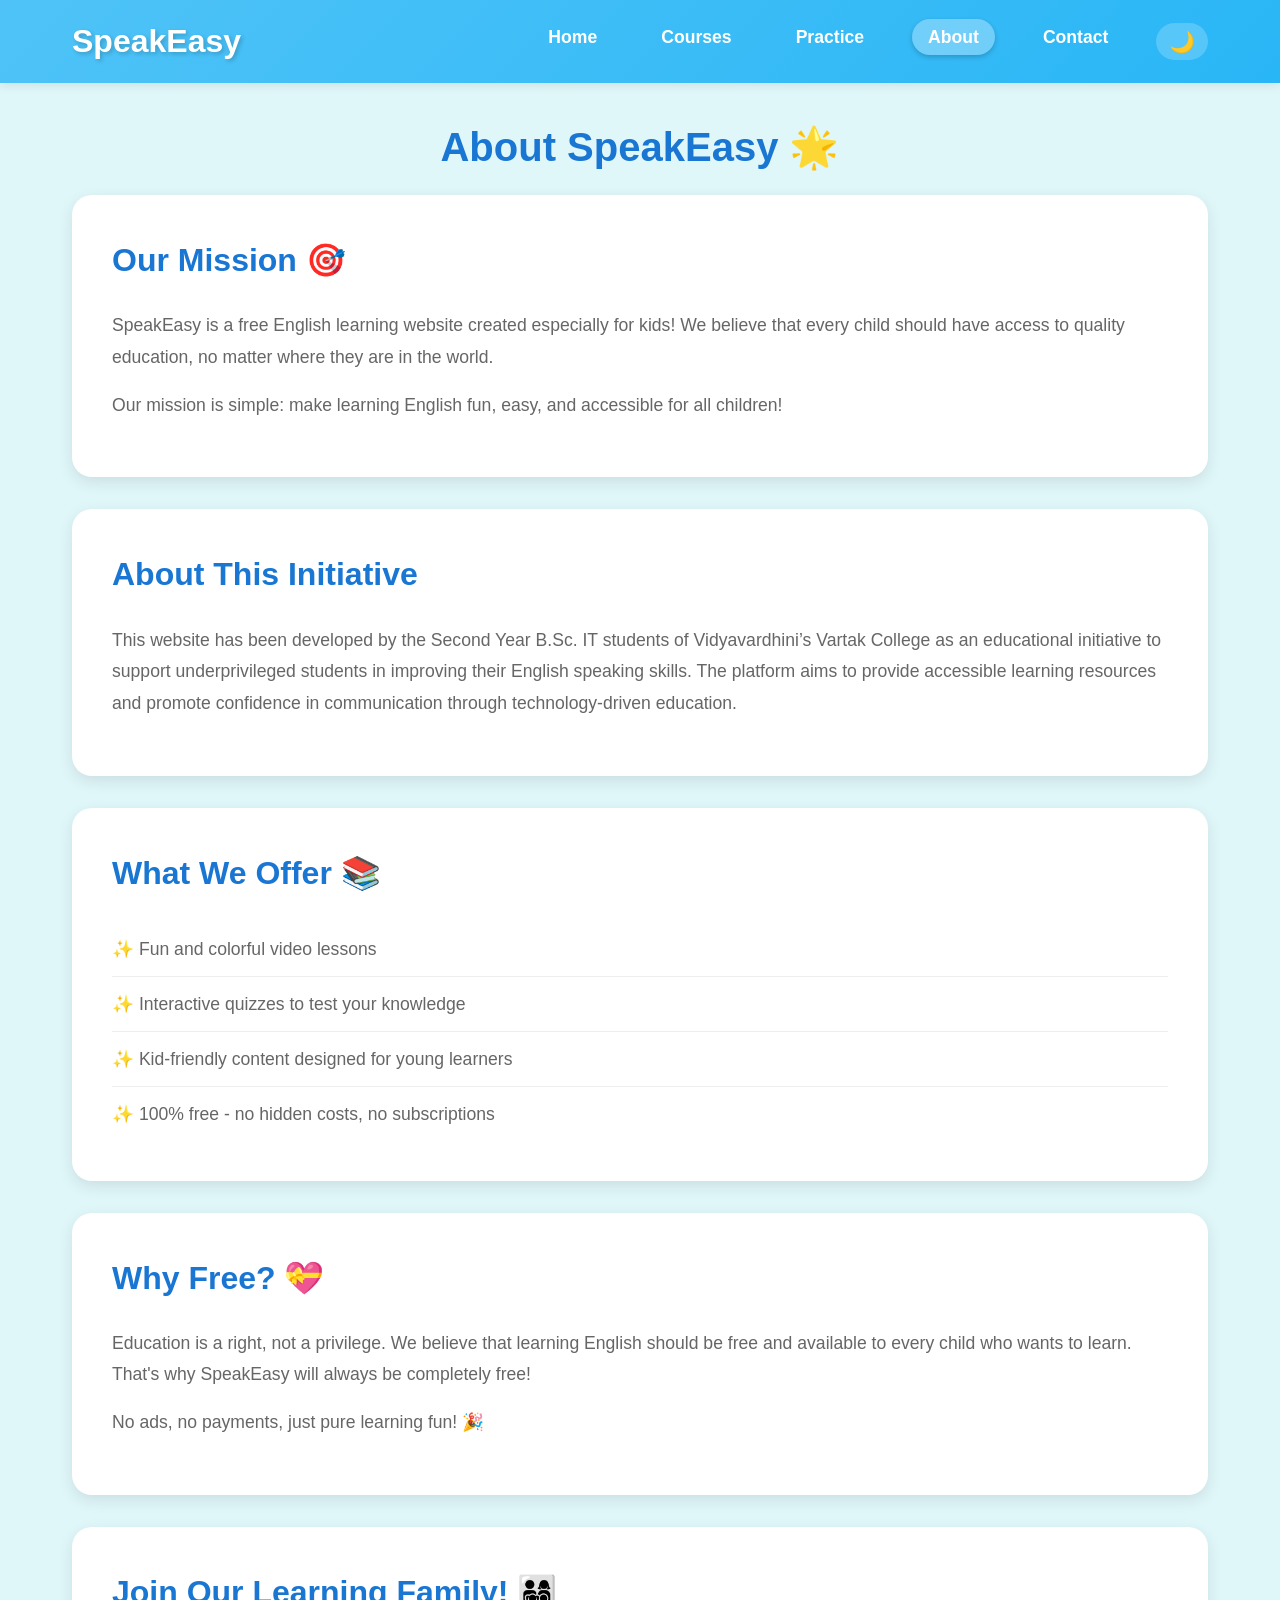
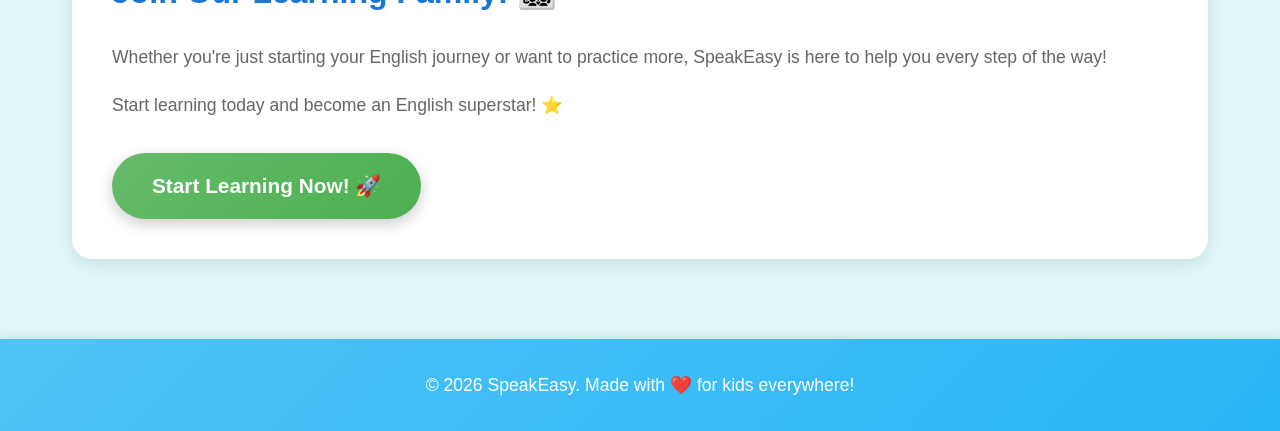
==== commit bbc8b404: "Add files via upload" ====
--- a/about.html
+++ b/about.html
@@ -18,8 +18,8 @@
 <body>
     <!-- Navigation Bar -->
     <nav class="navbar">
-        <div class="nav-container">
-            <div class="logo">SpeakEasy</div>
+        <div class="nav-container"><a href="index.html">
+            <div class="logo">SpeakEasy</div></a>
             <button class="menu-toggle" id="menuToggle" aria-label="Toggle menu">
                 <span></span>
                 <span></span>
@@ -28,7 +28,7 @@
             <ul class="nav-menu" id="navMenu">
                 <li><a href="index.html">Home</a></li>
                 <li><a href="courses.html">Courses</a></li>
-                <li><a href="lessons.html">Lesson</a></li>
+                <li><a href="lessons.html">Practice</a></li>
                 <li><a href="about.html" class="active">About</a></li>
                 <li><a href="contact.html">Contact</a></li>
                 <button id="themeToggle" class="theme-toggle">🌙</button>
@@ -50,6 +50,12 @@
                 </div>
 
                 <div class="about-card">
+                    <h2>About This Initiative</h2>
+                    <p>This website has been developed by the Second Year B.Sc. IT students of Vidyavardhini’s Vartak College as an educational initiative to support underprivileged students in improving their English speaking skills. The platform aims to provide accessible learning resources and promote confidence in communication through technology-driven education.</p>
+                    
+                </div>
+
+                <div class="about-card">
                     <h2>What We Offer 📚</h2>
                     <ul class="about-list">
                         <li>✨ Fun and colorful video lessons</li>
@@ -65,6 +71,8 @@
                     <p>No ads, no payments, just pure learning fun! 🎉</p>
                 </div>
 
+                
+
                 <div class="about-card">
                     <h2>Join Our Learning Family! 👨‍👩‍👧‍👦</h2>
                     <p>Whether you're just starting your English journey or want to practice more, SpeakEasy is here to help you every step of the way!</p>
@@ -77,7 +85,7 @@
 
     <!-- Footer -->
     <footer class="footer">
-        <p>&copy; 2025 SpeakEasy. Made with ❤️ for kids everywhere!</p>
+        <p>&copy; 2026 SpeakEasy. Made with ❤️ for kids everywhere!</p>
     </footer>
 
     <script src="script.js"></script>
--- a/style.css
+++ b/style.css
@@ -121,6 +121,7 @@
     cursor: pointer;
     padding: 0.5rem;
     gap: 5px;
+    
 }
 
 .menu-toggle span {
@@ -1536,3 +1537,9 @@
 .dark .lesson-nav-btn {
   background: linear-gradient(135deg, #1e293b, #020617);
 }
+
+a {
+    text-decoration: none;
+}
+
+
